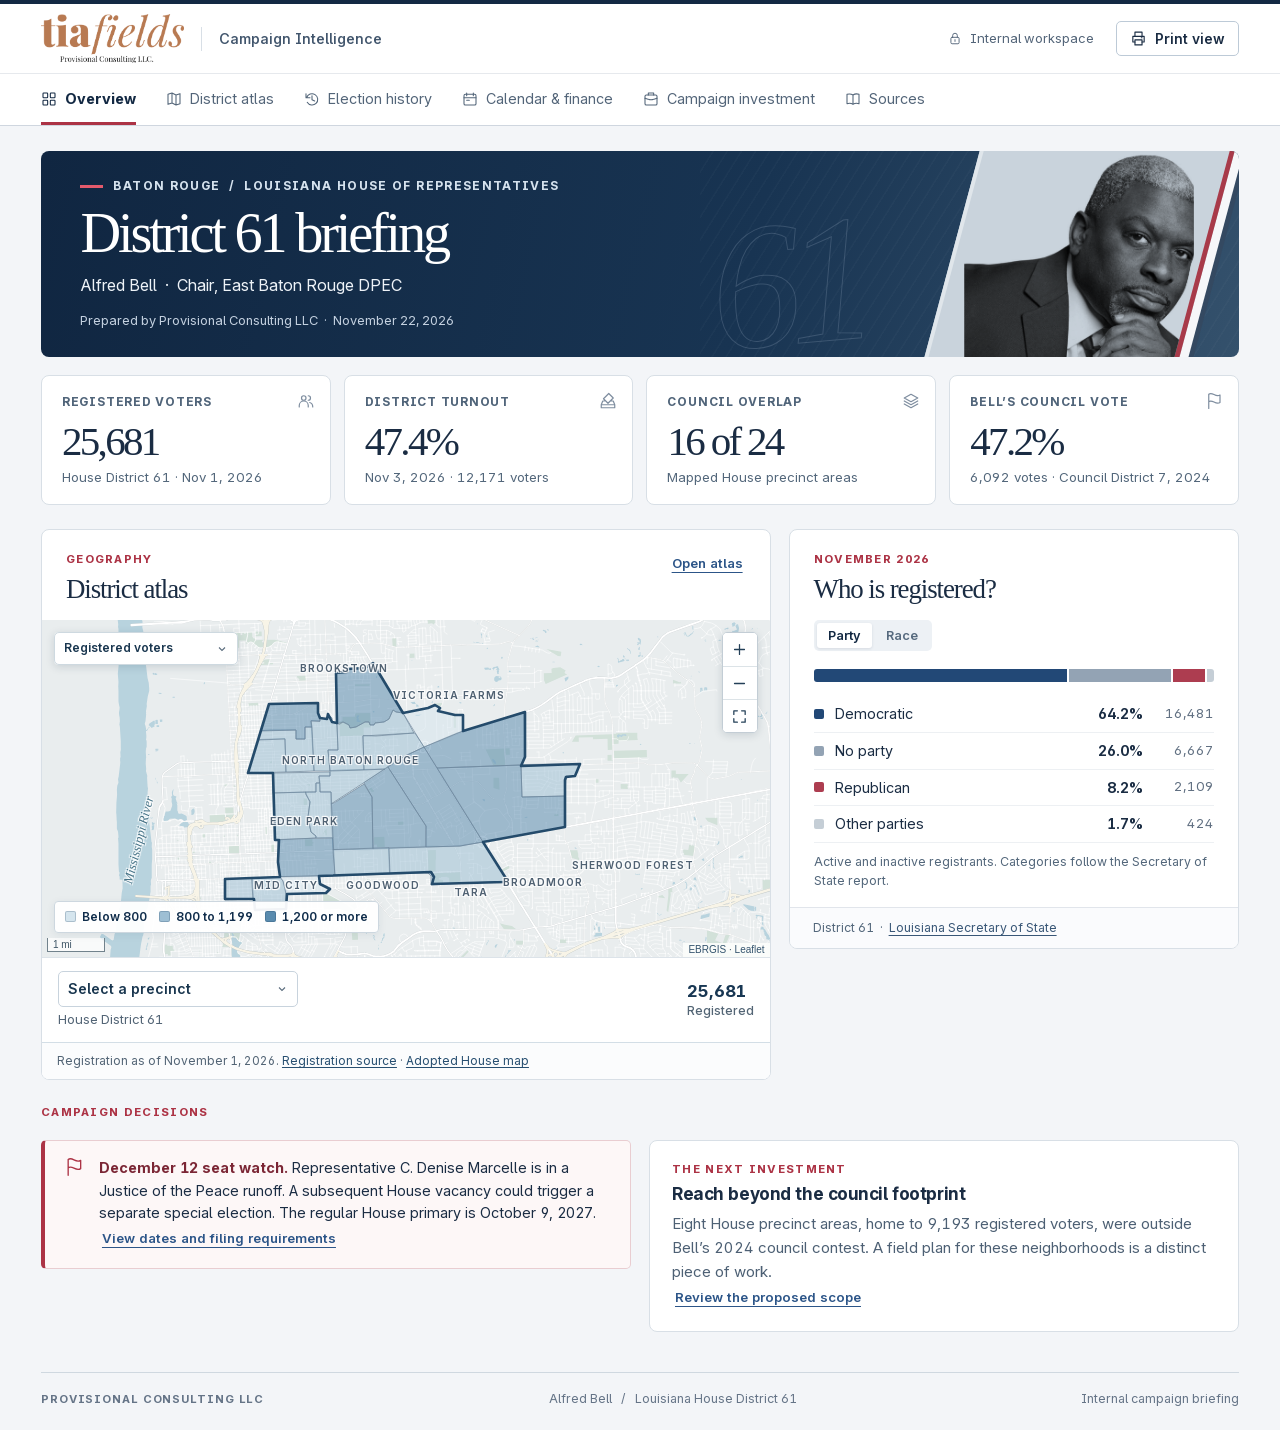
==== dashboard/index.html @ 992021db "Add files via upload" ====
<!doctype html>
<html lang="en"><head><meta charset="utf-8"><meta name="viewport" content="width=device-width,initial-scale=1"><meta name="theme-color" content="#132943"><title>Alfred Bell | District 61 Campaign Intelligence</title><link rel="stylesheet" href="styles.css"><link rel="stylesheet" href="map.css"></head>
<body><a class="skip" href="#main">Skip to briefing</a>
<header class="top"><div class="wrap topin"><div class="mast"><img class="firm-logo" src="provisional_logo.png" alt="Tia Fields, Provisional Consulting LLC"><span class="mastsep"></span><span class="workspace">Campaign Intelligence</span></div><div class="tools"><span class="private"><span data-ico="lock"></span> Internal workspace</span><button class="print" id="print"><span data-ico="print"></span> Print view</button></div></div></header>
<nav class="nav" aria-label="Dashboard sections"><div class="wrap navin" id="nav"></div></nav>
<main id="main" tabindex="-1" class="wrap"><div id="view"></div></main>
<footer><div class="wrap footerin"><b>PROVISIONAL CONSULTING LLC</b><span>Alfred Bell &nbsp; / &nbsp; Louisiana House District 61</span><span>Internal campaign briefing</span></div></footer>
<script src="data.js"></script><script src="map.js"></script><script src="app.js"></script></body></html>
---- dashboard/styles.css ----
@font-face{font-family:Inter;src:url(inter.woff2) format('woff2');font-weight:100 900;font-display:swap}
:root{--navy:#132943;--dark:#0c203b;--blue:#2c5588;--red:#ac3345;--paper:#f3f5f8;--ink:#1a2c43;--muted:#53677b;--line:#d8dfe6;--white:#fff;--serif:Georgia,"Times New Roman",serif;--sans:Inter,Arial,sans-serif;--rad:8px;color-scheme:light}
*{box-sizing:border-box}body{margin:0;background:var(--paper);font:16px/1.5 var(--sans);color:var(--ink);-webkit-font-smoothing:antialiased}button,input,select{font-family:inherit;font-size:inherit}button,select,input[type=range],input[type=checkbox]{cursor:pointer}a{color:#234f80}button{color:inherit}button:focus-visible,a:focus-visible,input:focus-visible,select:focus-visible,summary:focus-visible{outline:3px solid #bd6531;outline-offset:3px}button,select,input{max-width:100%}h1,h2,h3,h4,p{margin:0}h1,h2,h3{line-height:1.13}h1,h2,.serif{font-family:var(--serif);font-weight:500}h2{font-size:clamp(1.55rem,2.1vw,2.15rem);letter-spacing:-.04em}h3{font-size:1.08rem;letter-spacing:-.025em}p{line-height:1.58}button svg,.private svg{width:17px;height:17px;display:block}.skip{position:absolute;z-index:10000;top:-100px;left:10px;padding:8px 15px;background:white}.skip:focus{top:8px}.wrap{width:min(1380px,calc(100% - 6.4vw));margin:auto}.top{background:#fff;border-top:4px solid var(--navy)}.topin,.mast,.tools,.navin,.footerin,.row,.sectiontop,.pair,.cardhead,.inline,.checkrow{display:flex;align-items:center}.topin{justify-content:space-between;height:69px}.mast{gap:12px}.firm-logo{display:block;height:49px;width:auto;max-width:100%;object-fit:contain}.mastsep{height:24px;width:1px;background:var(--line);margin:0 5px}.workspace{font-size:.9rem;font-weight:550;color:#42566d}.tools{gap:22px}.private,.print,.btn,.textbtn,.chip,.seg button,.navin a{display:inline-flex;align-items:center;justify-content:center;gap:8px}.private{font-size:.81rem;color:#536579}.private svg{width:14px}.print,.btn,.chip,.seg button,.textbtn{border:0;background:none;font-weight:600}.print,.btn{padding:8px 13px;border:1px solid #bdcad7;border-radius:5px;background:#fff;font-size:.86rem}.btn:hover,.print:hover{background:#edf2f7}.nav{background:white;border-top:1px solid #e6e9ed;border-bottom:1px solid #cfd6df}.navin{gap:30px;overflow-x:auto;scrollbar-width:thin}.navin a{color:#536579;text-decoration:none;font-size:.9rem;white-space:nowrap;padding:14px 0 12px;position:relative;border-bottom:3px solid transparent}.navin a.active{border-bottom-color:var(--red);color:var(--navy);font-weight:720}.navin a svg{width:16px;height:16px}.navin a:hover{color:var(--navy)}main{padding:25px 0 40px;min-height:78vh}main:focus{outline:none}
.hero{isolation:isolate;position:relative;background:linear-gradient(103deg,#102641 0%,#183452 59%,#34516c 100%);color:#fff;border-radius:var(--rad);overflow:hidden;min-height:180px;display:flex;align-items:center}.herocopy{padding:27px 3.3%;position:relative;z-index:2;width:72%}.kicker,.mini,.tbl th,.metric .cap,.keylabel{font-size:.74rem;font-weight:730;text-transform:uppercase;letter-spacing:.115em}.herocopy .kicker,.subhero .kicker{color:#d5e2ee;display:flex;align-items:center;gap:10px}.herocopy .kicker:before,.subhero .kicker:before{content:'';display:block;width:23px;height:3px;background:#e45a6c}h1{font-size:clamp(2.5rem,4.4vw,4.6rem);letter-spacing:-.057em}.herocopy h1{margin:7px 0 8px}.herocopy p{font-size:1rem;line-height:1.45;color:#eef3f8}.herocopy .asof{margin-top:14px;font-size:.8rem;color:#c4d1e0}.heroart{position:absolute;inset:0 0 0 55%;overflow:hidden;z-index:0;background:repeating-linear-gradient(122deg,transparent 0 10px,#ffffff06 11px 12px)}.big61{position:absolute;font:italic 180px/.95 var(--serif);letter-spacing:-.08em;left:2%;bottom:-12px;color:transparent;-webkit-text-stroke:1px #b7cada33;transform:rotate(-5deg)}.portraitsash{position:absolute;width:255px;height:100%;right:6%;top:0;transform:skew(-15deg);overflow:hidden;background:#cad2da;border-left:4px solid #e0e6eb;border-right:5px solid #a83a49;box-shadow:9px 0 #f6f7f9,14px 0 #344961}.portraitimg{position:absolute;inset:-2px -50px;transform:skew(15deg);background-image:linear-gradient(110deg,#b7c3d033,#a0b0c51a),url(bell.jpg);background-repeat:no-repeat;background-size:100% 100%,730px auto;background-position:center, -143px -111px;filter:grayscale(1);mix-blend-mode:multiply}
.stats{display:grid;grid-template-columns:repeat(4,1fr);gap:13px;margin:18px 0 24px}.metric,.panel,.subpanel{background:white;border:1px solid var(--line);border-radius:var(--rad)}.metric{padding:18px 20px 16px;position:relative;min-width:0}.metric .cap{color:#51657a;letter-spacing:.065em;padding-right:26px}.metric .val{font-family:var(--serif);font-weight:500;font-size:clamp(2rem,3.2vw,3.35rem);letter-spacing:-.065em;line-height:1.12;display:block;margin:7px 0 3px}.metric .sub,.small,.help,.footnote,.legendtext{color:var(--muted);font-size:.83rem;line-height:1.5}.metric .metricico{color:#7e8d9f;position:absolute;right:15px;top:16px}.metricico svg{height:18px;width:18px}.gridmain,.split,.triple{display:grid;gap:18px;align-items:start}.gridmain{grid-template-columns:minmax(0,1.62fr) minmax(290px,1fr)}.split{grid-template-columns:repeat(2,minmax(0,1fr))}.triple{grid-template-columns:repeat(3,minmax(0,1fr))}.panel{min-width:0;overflow:hidden}.panelpad{padding:24px}.cardhead,.sectiontop,.pair{justify-content:space-between;gap:12px}.cardhead{padding:21px 24px 16px;align-items:flex-start}.mini{color:var(--red);font-size:.71rem;margin-bottom:6px}.cardhead .help,.sectiontop p,.subhero p{margin-top:6px}.sectiontop{margin:24px 0 13px;align-items:flex-end}.textbtn{font-size:.83rem;color:var(--blue);text-decoration:underline;text-decoration-thickness:1px;text-underline-offset:4px;padding:3px}.sectiongap{margin-top:18px}.seg{display:inline-flex;gap:3px;padding:3px;background:#edf1f5;border-radius:5px}.seg button{font-size:.8rem;color:#566a7e;padding:5px 11px;border-radius:3px}.seg button.on{background:#fff;box-shadow:0 1px 3px #122a441b;color:var(--navy)}.partyblock{padding:0 24px 16px}.barall{height:13px;display:flex;border-radius:3px;overflow:hidden;gap:2px;margin:18px 0 14px}.barall span{height:100%}.legendrow{display:grid;grid-template-columns:11px 1fr auto 61px;align-items:center;gap:10px;padding:7px 0;border-bottom:1px solid #edf0f3;font-size:.9rem}.legendrow b{font-variant-numeric:tabular-nums;font-weight:650}.legendrow .count{color:#617082;text-align:right;font-size:.83rem}.swatch{display:inline-block;width:10px;height:10px;border-radius:2px}.sourcebar{border-top:1px solid #e1e5eb;background:#fafbfd;padding:11px 23px;color:var(--muted);font-size:.77rem}.sourcebar a,.sourceanchor{color:#395777;text-underline-offset:3px}.watch{display:flex;gap:15px;background:#fdf7f7;border:1px solid #e9cdd1;border-left:4px solid var(--red);border-radius:5px;padding:16px 19px;align-items:flex-start}.watch svg{color:var(--red);width:20px;height:20px;flex-shrink:0}.watch p{font-size:.9rem}.watch b{color:#7b2635}.subhero{background:var(--navy);color:white;padding:27px 3%;border-radius:var(--rad);margin-bottom:20px}.subhero h1{font-size:clamp(2.25rem,3.5vw,3.5rem);margin-top:7px}.subhero p{color:#dae4ee;max-width:820px}.story{padding:20px 22px}.story h3,.workcard h3{margin:6px 0 9px}.story p,.workcard p{font-size:.94rem;color:#4d6074}.isource{display:inline-block;font-size:.8rem;margin-top:9px}.tblwrap{overflow-x:auto}.tbl{width:100%;border-collapse:collapse;text-align:left;font-size:.9rem}.tbl th{color:#506479;font-size:.68rem;background:#f0f3f7}.tbl td,.tbl th{padding:12px 16px;border-top:1px solid #e1e5eb}.tbl td{font-variant-numeric:tabular-nums}.tbl .num{text-align:right}.historyselect,.input{border:1px solid #bac7d3;border-radius:4px;background:#fff;padding:7px 10px;color:var(--ink)}.input{width:100%}.filterrow{display:flex;align-items:center;gap:8px;flex-wrap:wrap}.chip{padding:7px 12px;border:1px solid #c7d1dc;border-radius:20px;font-size:.83rem;background:white;color:#526278}.chip.on{background:var(--navy);color:white;border-color:var(--navy)}.dates{padding:0 22px 10px}.dateitem{border-top:1px solid var(--line);padding:12px 0}.dateitem summary{cursor:pointer;list-style:none;display:grid;grid-template-columns:53px 1fr auto;align-items:center;gap:13px}.dateitem summary::-webkit-details-marker{display:none}.datebox{border:1px solid #cdd7e1;text-align:center;border-radius:5px;line-height:1;padding:6px 3px;background:#f7f9fb}.datebox small{font-size:.65rem;font-weight:700;letter-spacing:.09em;display:block;color:#69798a;text-transform:uppercase}.datebox b{font:1.5rem var(--serif);display:block;color:var(--navy);line-height:1.1}.dateitem .type{display:block;font-size:.73rem;color:var(--muted);margin-bottom:2px}.dateitem .plus{font-size:1.25rem;color:#6c7c8d}.dateitem[open] .plus{transform:rotate(45deg)}.datebody{margin:6px 8px 0 66px;font-size:.9rem;color:#43576d}.dateitem summary strong{font-size:.95rem}.fields{display:grid;gap:12px}.field{display:flex;flex-direction:column;gap:5px;font-weight:590;font-size:.88rem}.outputbox{background:#eaf0f5;border-radius:5px;padding:14px 16px;margin-top:16px}.outputbox b{font-size:1.25rem}.outputbox p{font-size:.85rem;color:var(--muted)}input[type=range]{width:100%;accent-color:var(--red)}.scen{display:grid;gap:16px}.scen .outbig{font:2.4rem var(--serif);letter-spacing:-.05em}.calgrid{display:grid;grid-template-columns:minmax(0,1.65fr) minmax(290px,1fr);gap:18px;align-items:start}.stack{display:grid;gap:16px}.checkrow{padding:10px 0;gap:10px;align-items:flex-start;font-size:.9rem;border-bottom:1px solid #e4e9ef}.checkrow input{width:17px;height:17px;accent-color:var(--navy);flex:none}.detailbox{padding:15px 18px;background:#eef2f6;border-radius:5px;margin-top:16px;font-size:.9rem}.workcard{padding:22px;position:relative}.workcard h3{font:1.6rem var(--serif);letter-spacing:-.04em}.workcard .amount{display:block;margin-top:14px;color:#53667a;font-size:.86rem}.workcard .result{border-top:1px solid var(--line);margin-top:12px;padding-top:12px;font-weight:630;color:var(--ink)}.workcard input{width:17px;height:17px;accent-color:var(--navy);margin:0}.workcard .checkrow{border:0;padding:0;justify-content:space-between}.investsum{padding:20px 22px;display:grid;grid-template-columns:1fr 190px 210px;align-items:center;gap:20px}.investsum .outbig{font:2.3rem var(--serif);color:var(--navy);display:block;line-height:1.1}.srcrow{display:grid;grid-template-columns:1fr 2fr;gap:18px;padding:14px 0;border-top:1px solid var(--line)}.srcrow a{font-weight:650}.srcrow p{font-size:.9rem;color:var(--muted)}.footerin{gap:20px;justify-content:space-between;border-top:1px solid #cfd8e0;padding:17px 0 22px;color:#657487;font-size:.78rem}.footerin b{font-size:.7rem;letter-spacing:.08em}.fieldnote{font-size:.77rem;color:var(--muted);margin-top:9px}.wideintro{max-width:80ch;color:var(--muted);margin-top:8px}.scenlabel{display:flex;justify-content:space-between;margin-bottom:5px}.barcomp{margin:12px 0}.barcomp .track{height:7px;border-radius:3px;background:#edf1f5;overflow:hidden}.barcomp .track span{display:block;height:100%;background:var(--blue)}.barcomp .pair{font-size:.86rem;margin-bottom:5px}.muted{color:var(--muted)}.linkline{display:flex;gap:13px;flex-wrap:wrap}.historyintro{padding:18px 24px}.historyintro p{font-size:.9rem;color:var(--muted)}.keyline{display:block;height:3px;width:40px;background:var(--red);margin:16px 0}.sr{position:absolute;width:1px;height:1px;overflow:hidden;clip-path:inset(50%)}button [data-ico],.private [data-ico]{display:inline-flex}.question{font:1.28rem/1.45 var(--serif);color:var(--navy);margin:10px 0}.grouphead{font-weight:610;font-size:1rem;margin:18px 0 5px}
@media(min-width:1550px){.hero{min-height:200px}}@media(max-width:1050px){.wrap{width:94%}.navin{gap:22px}.metric{padding:14px}.metric .cap{font-size:.64rem}.gridmain{grid-template-columns:minmax(0,1.35fr) minmax(260px,1fr)}.cardhead,.panelpad,.story,.workcard{padding:18px}.heroart{inset-inline-start:58%}.portraitsash{right:4%;width:200px}.portraitimg{background-position:center,-168px -111px}.investsum{grid-template-columns:1fr 160px 180px}}
@media(max-width:780px){.topin{height:57px}.workspace,.mastsep,.private{display:none}.navin{gap:21px}.navin a{padding:10px 0 8px;font-size:.84rem}.navin a svg{display:none}.hero{min-height:160px}.herocopy{padding:21px 4%;width:73%}.herocopy h1{font-size:2.65rem}.herocopy p{font-size:.87rem}.herocopy .asof{font-size:.73rem;margin-top:8px}.heroart{inset-inline-start:65%}.portraitsash{right:-18px;width:170px}.portraitimg{background-size:100% 100%,590px auto;background-position:center,-143px -90px}.big61{display:none}.stats{grid-template-columns:repeat(2,1fr);gap:9px;margin:12px 0 16px}.metric .val{font-size:2.15rem}.metric .cap{font-size:.7rem}.gridmain,.calgrid,.split{grid-template-columns:1fr}.triple{grid-template-columns:1fr}.investsum{grid-template-columns:1fr 1fr}.investsum>div:first-child{grid-column:1/-1}.footerin{flex-wrap:wrap;gap:6px 16px}.footerin span:last-child{display:none}}
@media(max-width:480px){main{padding-top:13px}.wrap{width:94%}.herocopy{width:76%}.herocopy .kicker{font-size:.59rem;letter-spacing:.07em}.herocopy h1{font-size:2.1rem}.herocopy p{max-width:185px}.heroart{inset-inline-start:74%}.portraitsash{width:144px;right:-35px}.portraitimg{background-position:center,-161px -72px;background-size:100% 100%,560px auto}.metric .metricico{display:none}.metric .cap{padding-right:0}.metric .sub{font-size:.74rem}.metric .val{font-size:1.95rem}.topin{height:53px}.srcrow{grid-template-columns:1fr;gap:4px}.cardhead{gap:8px}.sectiontop{align-items:flex-start;flex-direction:column}.investsum{grid-template-columns:1fr}.datebody{margin-left:4px}}
@media print{@page{size:landscape;margin:10mm}.wrap{width:100%}body{background:white;font-size:11pt}.nav,.tools,.skip,.textbtn,.btn,.filterrow,.print,.seg,.heroart,footer,.plus,.noprint{display:none!important}.topin{height:38px}.hero,.subhero{background:#fff!important;color:var(--navy)!important;min-height:0;border-bottom:2px solid var(--navy);border-radius:0}.herocopy,.subhero{padding:8px 0}.herocopy *,.subhero *{color:var(--navy)!important}.herocopy h1,.subhero h1{font-size:26pt;margin:4px 0}.stats{margin:9px 0;gap:8px}.metric,.cardhead,.panelpad{padding:10px}.metric .val{font-size:20pt}main{padding-top:6px}.panel,.watch,.workcard,.dateitem,.metric{break-inside:avoid}.dates .dateitem{break-inside:avoid}body.printcalendar .panel{break-inside:auto}details .datebody{display:block!important}.dateitem{padding:4px 0}.calgrid{grid-template-columns:2fr 1fr}.gridmain{grid-template-columns:1.5fr 1fr}.triple{grid-template-columns:repeat(3,1fr)}.split{grid-template-columns:1fr 1fr}.footerin{padding:5px 0}.subpanel,.metric,.panel,.hero,.barall,.track,.watch,.datebox,.outputbox{-webkit-print-color-adjust:exact;print-color-adjust:exact}.sectiongap,.sectiontop{margin-top:10px}}
.portraitimg{background:none;inset:0 -10px;display:flex;align-items:center;justify-content:center}.portraitimg svg{width:100%;height:100%;display:block}.portraitsash{background:#c9d3dc}.portraitimg{filter:grayscale(1);mix-blend-mode:multiply}@media(max-width:780px){.portraitimg{inset:0 -5px}}

@media(max-width:780px){.firm-logo{height:41px}}
---- dashboard/map.css ----
@import url("./cartography/leaflet.css");
.campaign-atlas{--a-ink:#102d4b;--a-blue:#214e79;--a-line:#dce3e9;--a-red:#a73743;position:relative;isolation:isolate;background:#fff;color:var(--a-ink);font:14px/1.45 Inter,Arial,sans-serif}
.campaign-atlas *{box-sizing:border-box}
.campaign-atlas .at-tools{display:flex;gap:10px;justify-content:space-between;align-items:end;padding:12px 16px;background:white;border-top:1px solid var(--a-line);border-bottom:1px solid var(--a-line)}
.campaign-atlas .at-field{display:grid;gap:5px;font-size:12px;line-height:1.2;font-weight:650;color:#506376;min-width:0}
.campaign-atlas select{position:static;appearance:none;display:block;width:100%;min-width:0;border:1px solid #c8d3dd;border-radius:5px;padding:7px 29px 7px 9px;line-height:1.3;color:#19364f;font:600 14px/1.4 Inter,Arial,sans-serif;background:#fff url("data:image/svg+xml,%3Csvg xmlns='http://www.w3.org/2000/svg' width='12' height='12' viewBox='0 0 24 24' fill='none' stroke='%235a6c7d' stroke-width='2.2'%3E%3Cpath d='m6 9 6 6 6-6'/%3E%3C/svg%3E") no-repeat right 9px center;cursor:pointer}
.campaign-atlas .at-stage{position:relative;background:#e9edee;overflow:hidden}
.campaign-atlas .at-canvas{height:clamp(420px,55vh,660px);width:100%;isolation:isolate;background:#e9edee;font:13px Inter,Arial,sans-serif}
.campaign-atlas.is-compact .at-canvas{height:337px}
.campaign-atlas.is-compact .at-tools{display:none}
.campaign-atlas .at-quick-layer{position:absolute;left:12px;top:12px;z-index:410;display:none;max-width:calc(100% - 80px);box-shadow:0 2px 9px #152c4126;border-radius:4px}
.campaign-atlas.is-compact .at-quick-layer{display:block}
.campaign-atlas .at-quick-layer select{font-size:12px;border-color:#ced9e0;max-width:190px;min-height:31px}
.campaign-atlas .at-map-buttons{position:absolute;right:12px;top:12px;z-index:410;display:grid;background:#fff;border:1px solid #c3cdd5;border-radius:5px;overflow:hidden;box-shadow:0 2px 9px #152c4126}
.campaign-atlas .at-map-buttons button{display:grid;place-items:center;width:34px;height:33px;min-height:0;margin:0;padding:0;border:0;border-radius:0;background:#fff;color:#244058;cursor:pointer;transition:background .12s}
.campaign-atlas .at-map-buttons button+button{border-top:1px solid #dce3e7}
.campaign-atlas .at-map-buttons button:hover{background:#eff4f8}
.campaign-atlas .at-map-buttons button:disabled{color:#a8b0b8;cursor:default}
.campaign-atlas .at-map-buttons svg{width:17px;height:17px;stroke:currentColor;stroke-width:1.8;fill:none;stroke-linecap:round;stroke-linejoin:round}
.campaign-atlas .at-mapkey{position:absolute;bottom:24px;left:12px;z-index:410;max-width:calc(100% - 56px);background:#ffffffef;border:1px solid #cdd7df;padding:7px 10px;display:flex;flex-wrap:wrap;align-items:center;gap:5px 12px;border-radius:4px;box-shadow:0 2px 9px #18334c13;font:600 12px/1.4 Inter,Arial,sans-serif}
.campaign-atlas .at-keypart{display:inline-flex;gap:6px;align-items:center;white-space:nowrap}
.campaign-atlas .at-swatch{width:11px;height:11px;border:1px solid #12355238;border-radius:2px;flex:none}
.campaign-atlas .at-mapfoot{padding:9px 15px;border-top:1px solid #d3dee6;color:#526475;font-size:12px;line-height:1.45;background:#fbfcfd}
.campaign-atlas .at-mapfoot a{color:#274f71;text-decoration:underline;text-underline-offset:2px}
.campaign-atlas .at-summary{display:grid;grid-template-columns:1fr 1.1fr;align-items:center;gap:10px;padding:13px 16px;border-top:1px solid var(--a-line)}
.campaign-atlas .at-summary h4,.campaign-atlas .at-summary p{margin:0;}
.campaign-atlas .at-summary h4{font:650 16px/1.4 Inter,Arial,sans-serif;letter-spacing:0}
.campaign-atlas .at-summary p{color:#526475;margin-top:2px;font-size:13px}
.campaign-atlas .at-summary .at-values{display:flex;flex-wrap:wrap;justify-content:flex-end;gap:6px 18px}
.campaign-atlas .at-values span{display:grid;gap:2px;font:500 12px/1.35 Inter,Arial,sans-serif;color:#536575}
.campaign-atlas .at-values b{order:-1;color:#183753;font:700 17px/1.2 Inter,Arial,sans-serif}
.campaign-atlas .at-compact-select{display:none}
.campaign-atlas .at-label{pointer-events:none!important;background:none;border:0;width:auto!important;height:auto!important;white-space:nowrap;transform-origin:center center}
.campaign-atlas .at-label span{display:inline-block;transform:translate(-50%,-50%);user-select:none;color:#4d6277;text-shadow:-1px -1px 1px #fff,1px 1px 1px #fff,-1px 1px 1px #fff,1px -1px 1px #fff;font:650 11px/1.1 Inter,Arial,sans-serif}
.campaign-atlas .at-label.area span{letter-spacing:.10em;font-size:10px;text-transform:uppercase;color:#506273}
.campaign-atlas .at-label.road span{font-size:10px;color:#748280;font-weight:500}
.campaign-atlas .at-label.water span{font:italic 13px/1.1 Georgia,serif;color:#457286;transform:translate(-50%,-50%) rotate(-76deg)}
.campaign-atlas .at-label.prec span{font-size:12px;background:#ffffffd9;color:#243c58;padding:2px 4px;border-radius:3px;letter-spacing:.01em;text-shadow:none}
.campaign-atlas .leaflet-control-attribution{font:10px/1.4 Arial,sans-serif;color:#42596a;background:#fcfdfbe8}
.campaign-atlas .leaflet-control-attribution a{color:#34546e}
.campaign-atlas .leaflet-control-scale-line{font:10px/1 Arial,sans-serif;color:#3e5565;border-color:#71828c;background:#ffffffb3;border-width:0 1px 1px}
.campaign-atlas .leaflet-tooltip{font:600 12px/1.3 Inter,Arial,sans-serif;color:#163850;border:1px solid #bccbd6;box-shadow:0 1px 5px #102d4b20}
.campaign-atlas .at-loading{padding:35px 16px;color:#526475}
.campaign-atlas .at-visually-hidden{position:absolute;width:1px;height:1px;padding:0;margin:-1px;overflow:hidden;clip:rect(0,0,0,0);white-space:nowrap;border:0}
.campaign-atlas .at-stage:focus-within,.campaign-atlas button:focus-visible,.campaign-atlas select:focus-visible{outline:2px solid #537dac;outline-offset:1px}
@media(max-width:630px){.campaign-atlas .at-tools{align-items:stretch;display:grid;grid-template-columns:1fr 1fr;padding:10px;gap:6px}.campaign-atlas select{font-size:13px}.campaign-atlas .at-summary{grid-template-columns:1fr;gap:8px}.campaign-atlas .at-summary .at-values{justify-content:flex-start}.campaign-atlas .at-mapkey{gap:4px 9px;bottom:21px;left:8px}.campaign-atlas .at-keypart{font-size:11px}.campaign-atlas .at-canvas{height:415px}.campaign-atlas.is-compact .at-canvas{height:315px}.campaign-atlas .at-summary,.campaign-atlas .at-mapfoot{padding-left:12px;padding-right:12px}}
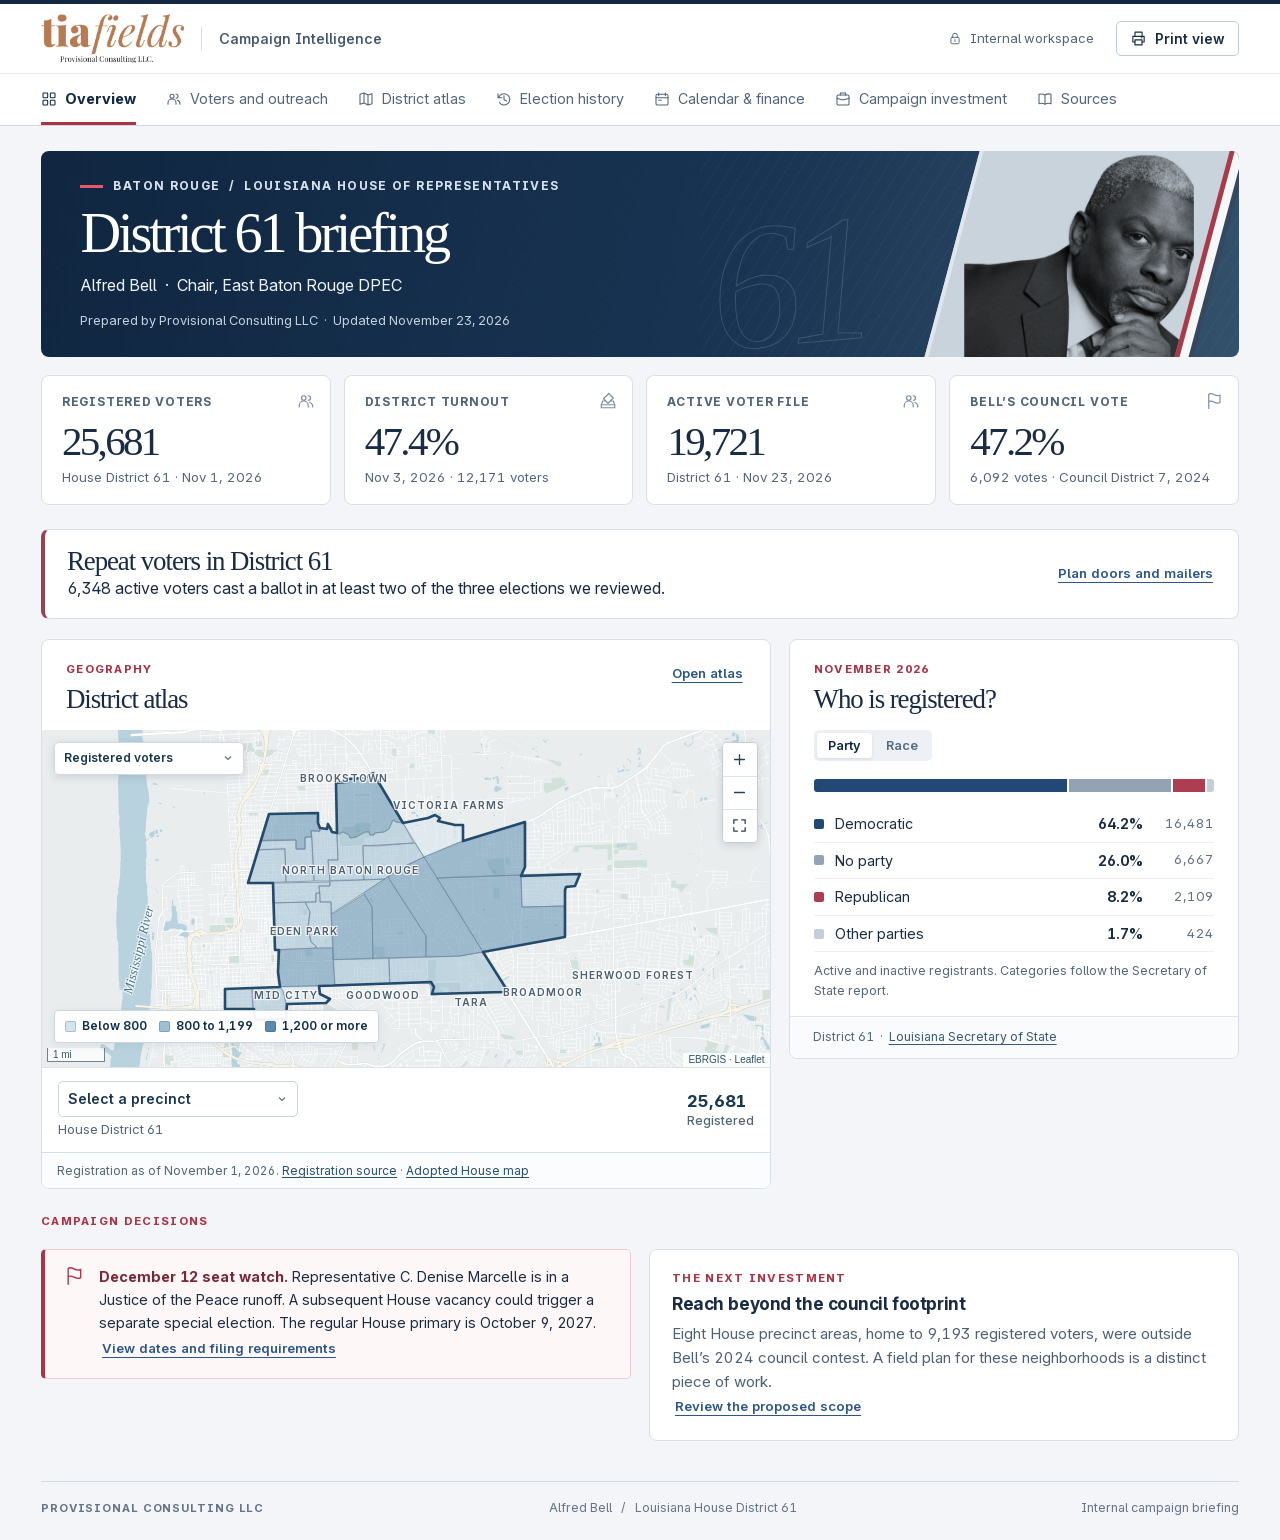
==== commit cc99b18c: "Plan precinct outreach by doors, mailing addresses, shifts and cost" ====
--- a/dashboard/index.html
+++ b/dashboard/index.html
@@ -5,4 +5,4 @@
 <nav class="nav" aria-label="Dashboard sections"><div class="wrap navin" id="nav"></div></nav>
 <main id="main" tabindex="-1" class="wrap"><div id="view"></div></main>
 <footer><div class="wrap footerin"><b>PROVISIONAL CONSULTING LLC</b><span>Alfred Bell &nbsp; / &nbsp; Louisiana House District 61</span><span>Internal campaign briefing</span></div></footer>
-<script src="data.js"></script><script src="map.js"></script><script src="app.js"></script></body></html>
+<script src="data.js"></script><script src="map.js"></script><script src="outreach-data.js"></script><script src="outreach.js"></script><script src="app.js"></script></body></html>
--- a/dashboard/styles.css
+++ b/dashboard/styles.css
@@ -10,3 +10,59 @@
 .portraitimg{background:none;inset:0 -10px;display:flex;align-items:center;justify-content:center}.portraitimg svg{width:100%;height:100%;display:block}.portraitsash{background:#c9d3dc}.portraitimg{filter:grayscale(1);mix-blend-mode:multiply}@media(max-width:780px){.portraitimg{inset:0 -5px}}
 
 @media(max-width:780px){.firm-logo{height:41px}}
+
+.voterupdate{display:flex;justify-content:space-between;align-items:center;gap:18px;padding:16px 22px;margin:0 0 20px;border-left:4px solid #994254}
+.voterupdate h2,.voterupdate p{margin:0}.voterupdate .textbtn{flex-shrink:0}.votertable{overflow-x:auto}.votertable table{min-width:560px}.votertable tfoot{font-weight:700;background:#edf2f6}
+@media(max-width:700px){.voterupdate{display:block}.voterupdate .textbtn{display:inline-block;margin-top:8px}}
+
+.voter-summary{margin:18px 0 24px}.voter-breakdown{margin:10px 0 0;padding-left:1.2em}.voter-breakdown li+li{margin-top:3px}
+
+.precinct-plan {margin:0 0 22px; padding:clamp(16px,2.4vw,34px); scroll-margin-top:12px;}
+.precinct-plan [hidden] {display:none;}
+.out-header p {max-width:80ch; margin-top:7px; color:var(--muted);}
+.out-controls, .out-rank {display:flex; flex-wrap:wrap; gap:14px; align-items:flex-end;}
+.out-controls {margin:20px 0; padding:16px; border-radius:6px; background:#f0f4f7;}
+.out-controls label, .out-rank label {display:grid; gap:5px; font-size:.82rem; font-weight:650;}
+.out-controls select, .out-controls input, .out-rank select {border:1px solid #a6b7c8; border-radius:4px; background:white; color:var(--ink); padding:8px 10px; max-width:100%; min-width:0; font-weight:500;}
+.out-controls input {width:11rem;}
+.out-scope strong {font-size:.94rem;}
+.out-picks {display:flex; gap:6px; flex-wrap:wrap; margin:7px 0;}
+.out-picks button {background:white; border:1px solid #a6b7c8; padding:7px 12px; color:var(--navy); border-radius:5px; font-size:.85rem;}
+.out-picks button[aria-pressed="true"] {background:var(--navy); color:white; border-color:var(--navy);}
+.out-result {margin-top:17px;}
+.out-metrics {display:grid; grid-template-columns:repeat(3,1fr); overflow:hidden; background:#142b46; color:white; border-radius:6px;}
+.out-metrics div {min-width:0; padding:15px 18px; border-right:1px solid #526479;}
+.out-metrics div:last-child {border:0;}
+.out-metrics span {display:block; font-size:.82rem; color:#e2eaf2;}
+.out-metrics strong {display:block; font:500 clamp(1.6rem,2.5vw,2.45rem)/1.25 var(--serif); overflow-wrap:anywhere;}
+.out-hint,.out-note {font-size:.82rem; color:var(--muted); margin:7px 0;}
+.out-expand {margin:11px 0 16px; padding:11px 14px; border-left:3px solid var(--red); background:#faf3f3;}
+.out-map {border-block:1px solid var(--line); margin:17px 0;}
+.out-map summary {padding:12px 0; cursor:pointer; font-weight:650; color:var(--blue);}
+.out-map .help {padding-bottom:8px;}
+.out-rank {justify-content:space-between; margin:20px 0 10px;}
+.out-tbl {overflow-x:auto; max-height:29rem; border:1px solid var(--line); border-radius:5px; scrollbar-color:#9aaebf #f1f4f7;}
+.out-tbl table {min-width:350px;}
+.out-tbl .tbl th,.out-tbl .tbl td {padding:8px 12px;}
+.out-tbl thead {position:sticky; top:0; z-index:1;}
+.out-tbl tbody th {font-size:.87rem; background:transparent; color:var(--ink); letter-spacing:normal;}
+.out-tbl label {display:flex; align-items:center; gap:8px; cursor:pointer; white-space:nowrap;}
+.out-tbl input {width:16px; height:16px; accent-color:var(--navy);}
+.out-tbl tr:has(input:checked) {background:#edf3f8;}
+.out-note {margin:12px 0 0;}
+@media(max-width:650px) {
+  .out-controls {display:grid; grid-template-columns:repeat(auto-fit,minmax(135px,1fr)); padding:10px; gap:10px;}
+  .out-controls input {width:100%;}
+  .out-metrics div {padding:11px 8px;}
+  .out-metrics span {font-size:.72rem;}
+  .out-tbl .tbl th,.out-tbl .tbl td {padding:8px;}
+  .out-tbl table {min-width:0;}
+}
+@media print {
+  .precinct-plan {break-inside:auto;}
+  .out-tbl {max-height:none; overflow:visible;}
+  .out-tbl tr:has(input:not(:checked)),.out-picks,.out-rank label,.out-map:not([open]) {display:none;}
+  .out-metrics {border:1px solid #adb9c6; color:#132943; background:white;}
+  .out-metrics span {color:#132943;}
+}
+.out-complement {margin:10px 0 16px; color:var(--ink); font-size:.92rem;}
